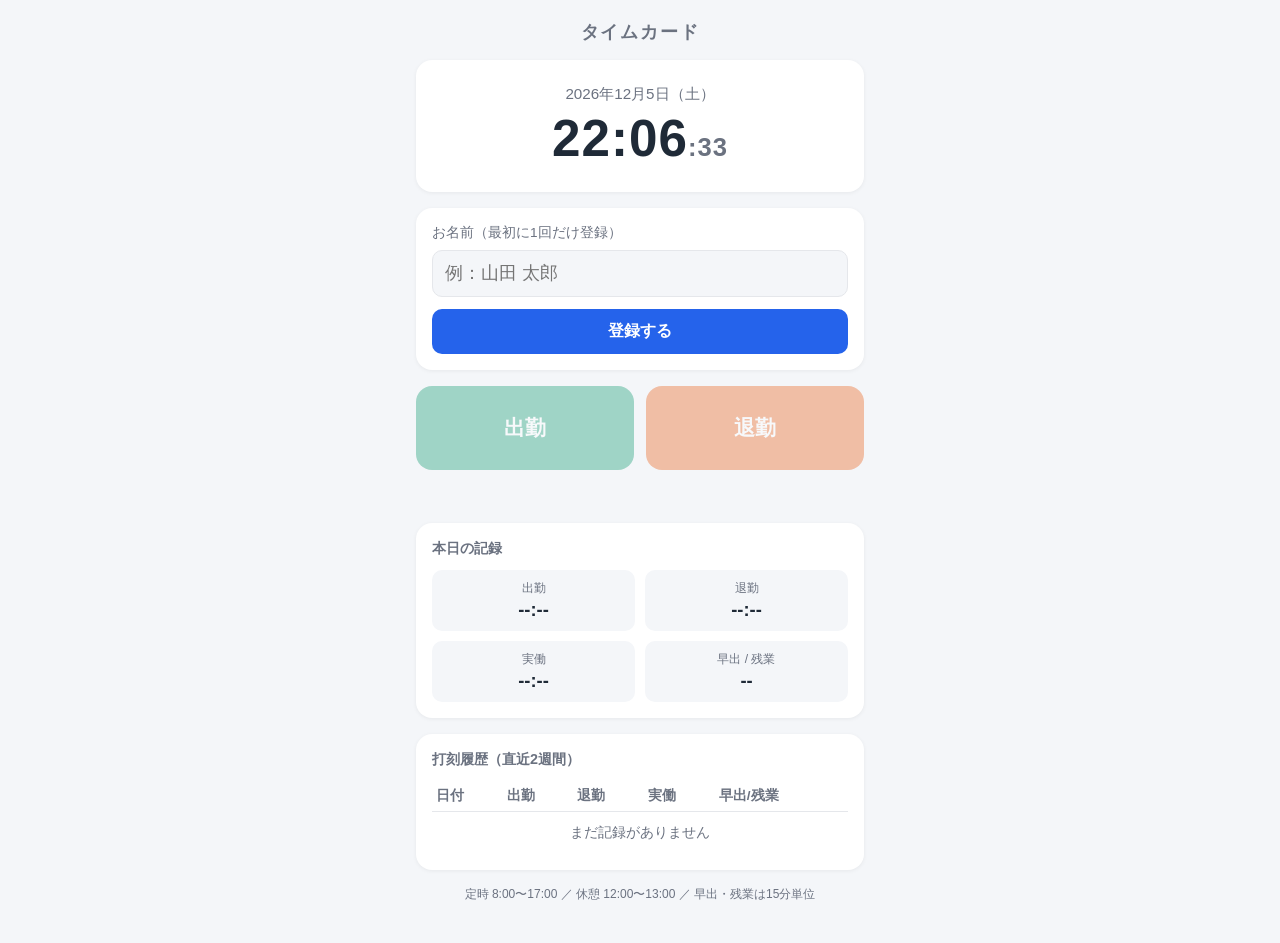
==== index.html @ b97809ca "feat: タイムカードアプリ初版（打刻・勤怠計算・履歴表示） - 出勤/退勤ワンタップ打刻（localStorage保存・二重打刻防止） - 勤怠計算: 定時8:00-17:00、休憩12:00-1" ====
<!DOCTYPE html>
<html lang="ja">
<head>
  <meta charset="UTF-8">
  <meta name="viewport" content="width=device-width, initial-scale=1.0, maximum-scale=1.0">
  <title>タイムカード | timu-card</title>
  <link rel="stylesheet" href="css/style.css">
</head>
<body>
  <div class="app">
    <header class="header">
      <h1>タイムカード</h1>
    </header>

    <!-- 時計 -->
    <section class="clock-card">
      <div class="date" id="date"></div>
      <div class="clock" id="clock"></div>
    </section>

    <!-- 名前 -->
    <section class="name-card">
      <div id="name-edit">
        <label for="name-input">お名前（最初に1回だけ登録）</label>
        <input type="text" id="name-input" placeholder="例：山田 太郎" autocomplete="name">
        <button class="btn-save-name" id="save-name">登録する</button>
      </div>
      <div id="name-view" class="name-display hidden">
        <span class="name" id="name-text"></span>
        <button id="change-name">変更</button>
      </div>
    </section>

    <!-- 打刻ボタン -->
    <div class="punch-row">
      <button class="punch-btn in" id="punch-in">出勤</button>
      <button class="punch-btn out" id="punch-out">退勤</button>
    </div>

    <div class="message" id="message"></div>

    <!-- 本日の状況 -->
    <section class="status-card">
      <h2>本日の記録</h2>
      <div class="status-grid">
        <div class="status-item">
          <div class="label">出勤</div>
          <div class="value" id="status-in">--:--</div>
        </div>
        <div class="status-item">
          <div class="label">退勤</div>
          <div class="value" id="status-out">--:--</div>
        </div>
        <div class="status-item">
          <div class="label">実働</div>
          <div class="value" id="status-work">--:--</div>
        </div>
        <div class="status-item">
          <div class="label">早出 / 残業</div>
          <div class="value" id="status-extra">--</div>
        </div>
      </div>
    </section>

    <!-- 履歴 -->
    <section class="history-card">
      <h2>打刻履歴（直近2週間）</h2>
      <table class="history-table">
        <thead>
          <tr><th>日付</th><th>出勤</th><th>退勤</th><th>実働</th><th>早出/残業</th></tr>
        </thead>
        <tbody id="history-body"></tbody>
      </table>
      <div class="history-empty" id="history-empty">まだ記録がありません</div>
    </section>

    <p class="footer-note">定時 8:00〜17:00 ／ 休憩 12:00〜13:00 ／ 早出・残業は15分単位</p>
  </div>

  <script src="js/timecard.js"></script>
  <script src="js/app.js"></script>
</body>
</html>
---- css/style.css ----
:root {
  --bg: #f4f6f9;
  --card: #ffffff;
  --text: #1f2a37;
  --sub: #6b7280;
  --primary: #2563eb;
  --in: #059669;
  --out: #ea580c;
  --border: #e5e7eb;
  --radius: 16px;
}

* {
  margin: 0;
  padding: 0;
  box-sizing: border-box;
}

html {
  -webkit-text-size-adjust: 100%;
}

body {
  font-family: "Hiragino Kaku Gothic ProN", "Hiragino Sans", "Noto Sans JP", sans-serif;
  background: var(--bg);
  color: var(--text);
  min-height: 100vh;
  display: flex;
  justify-content: center;
}

.app {
  width: 100%;
  max-width: 480px;
  padding: 20px 16px 40px;
}

/* ヘッダー */
.header {
  text-align: center;
  margin-bottom: 16px;
}

.header h1 {
  font-size: 1.1rem;
  font-weight: 600;
  color: var(--sub);
  letter-spacing: 0.1em;
}

/* 時計カード */
.clock-card {
  background: var(--card);
  border-radius: var(--radius);
  padding: 24px 16px;
  text-align: center;
  box-shadow: 0 1px 4px rgba(0, 0, 0, 0.06);
  margin-bottom: 16px;
}

.date {
  font-size: 0.95rem;
  color: var(--sub);
  margin-bottom: 4px;
}

.clock {
  font-size: 3.2rem;
  font-weight: 700;
  font-variant-numeric: tabular-nums;
  letter-spacing: 0.02em;
}

.clock .sec {
  font-size: 1.6rem;
  color: var(--sub);
}

/* 名前 */
.name-card {
  background: var(--card);
  border-radius: var(--radius);
  padding: 16px;
  box-shadow: 0 1px 4px rgba(0, 0, 0, 0.06);
  margin-bottom: 16px;
}

.name-card label {
  display: block;
  font-size: 0.85rem;
  color: var(--sub);
  margin-bottom: 8px;
}

.name-card input {
  width: 100%;
  font-size: 1.1rem;
  padding: 12px;
  border: 1px solid var(--border);
  border-radius: 10px;
  background: var(--bg);
}

.name-display {
  display: flex;
  justify-content: space-between;
  align-items: center;
}

.name-display .name {
  font-size: 1.2rem;
  font-weight: 600;
}

.name-display button {
  font-size: 0.8rem;
  color: var(--sub);
  background: none;
  border: 1px solid var(--border);
  border-radius: 8px;
  padding: 6px 12px;
}

.btn-save-name {
  width: 100%;
  margin-top: 12px;
  font-size: 1rem;
  font-weight: 600;
  color: #fff;
  background: var(--primary);
  border: none;
  border-radius: 10px;
  padding: 12px;
}

/* 打刻ボタン */
.punch-row {
  display: flex;
  gap: 12px;
  margin-bottom: 16px;
}

.punch-btn {
  flex: 1;
  font-size: 1.3rem;
  font-weight: 700;
  color: #fff;
  border: none;
  border-radius: var(--radius);
  padding: 28px 0;
  box-shadow: 0 2px 6px rgba(0, 0, 0, 0.12);
  transition: transform 0.08s, opacity 0.2s;
}

.punch-btn:active {
  transform: scale(0.97);
}

.punch-btn.in { background: var(--in); }
.punch-btn.out { background: var(--out); }

.punch-btn:disabled {
  opacity: 0.35;
  box-shadow: none;
}

/* メッセージ */
.message {
  text-align: center;
  font-size: 0.95rem;
  font-weight: 600;
  color: var(--primary);
  min-height: 1.4em;
  margin-bottom: 16px;
}

/* 本日の状況 */
.status-card,
.history-card {
  background: var(--card);
  border-radius: var(--radius);
  padding: 16px;
  box-shadow: 0 1px 4px rgba(0, 0, 0, 0.06);
  margin-bottom: 16px;
}

.status-card h2,
.history-card h2 {
  font-size: 0.9rem;
  color: var(--sub);
  margin-bottom: 12px;
}

.status-grid {
  display: grid;
  grid-template-columns: 1fr 1fr;
  gap: 10px;
}

.status-item {
  background: var(--bg);
  border-radius: 10px;
  padding: 10px;
  text-align: center;
}

.status-item .label {
  font-size: 0.75rem;
  color: var(--sub);
  margin-bottom: 2px;
}

.status-item .value {
  font-size: 1.15rem;
  font-weight: 700;
  font-variant-numeric: tabular-nums;
}

/* 履歴 */
.history-table {
  width: 100%;
  border-collapse: collapse;
  font-size: 0.85rem;
}

.history-table th {
  font-weight: 600;
  color: var(--sub);
  text-align: left;
  padding: 6px 4px;
  border-bottom: 1px solid var(--border);
}

.history-table td {
  padding: 8px 4px;
  border-bottom: 1px solid var(--border);
  font-variant-numeric: tabular-nums;
}

.history-empty {
  font-size: 0.85rem;
  color: var(--sub);
  text-align: center;
  padding: 12px 0;
}

.footer-note {
  text-align: center;
  font-size: 0.75rem;
  color: var(--sub);
}

.hidden {
  display: none !important;
}
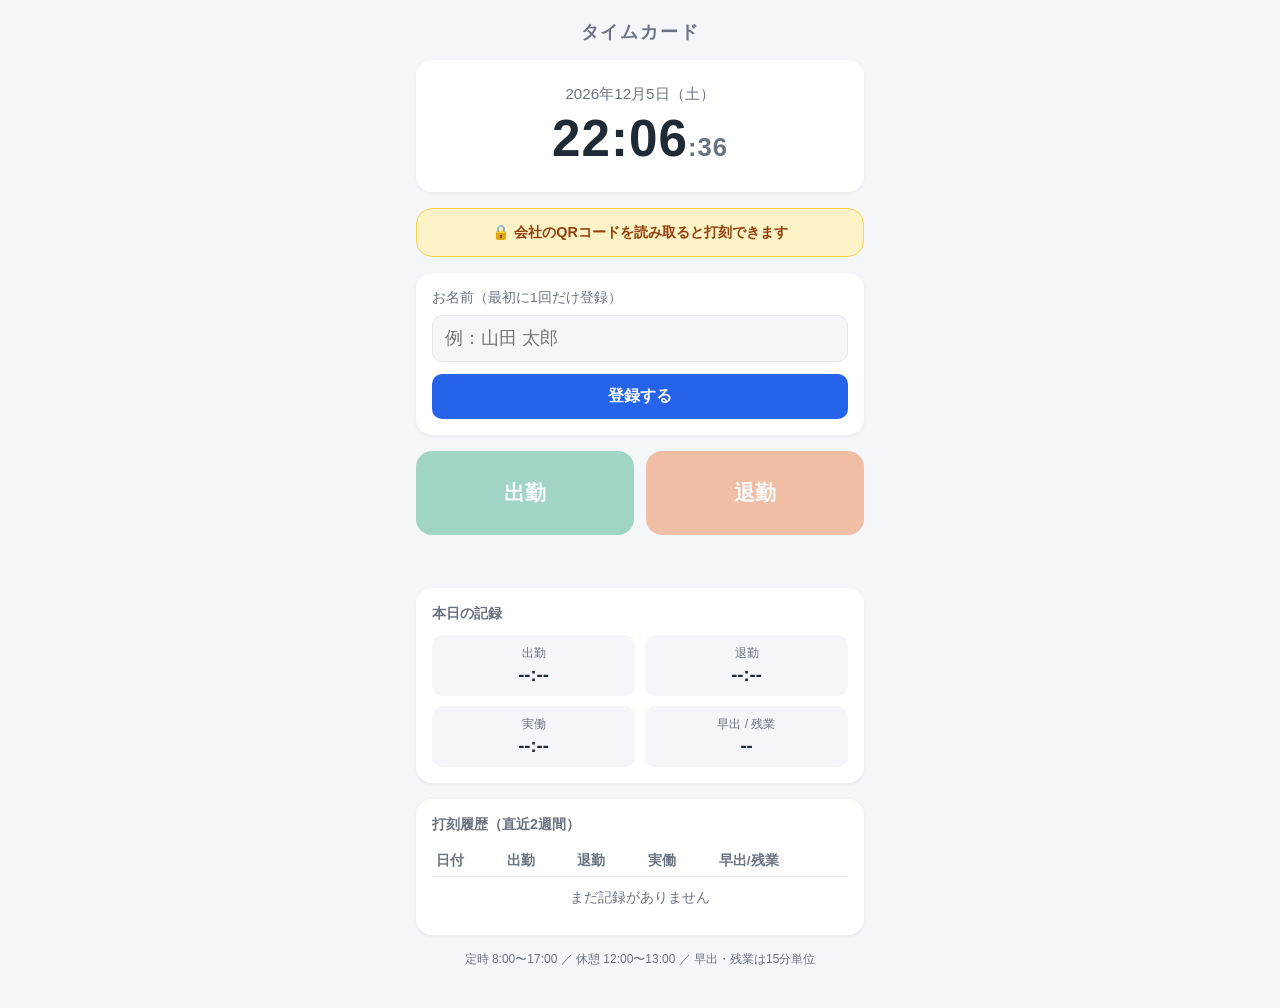
==== commit 0aa8abb8: "feat: ワンタイムQRゲート追加（会社掲示QRの読み取りなしでは打刻不可） - display.html: 60秒ごとに切り替わるQR表示画面（会社設置端末用・オフライン動作・画面スリープ防止） " ====
--- a/index.html
+++ b/index.html
@@ -16,6 +16,11 @@
     <section class="clock-card">
       <div class="date" id="date"></div>
       <div class="clock" id="clock"></div>
+    </section>
+
+    <!-- QRゲート状態 -->
+    <section class="qr-notice" id="qr-notice">
+      <span id="qr-remain">🔒 会社のQRコードを読み取ると打刻できます</span>
     </section>
 
     <!-- 名前 -->
@@ -77,6 +82,8 @@
     <p class="footer-note">定時 8:00〜17:00 ／ 休憩 12:00〜13:00 ／ 早出・残業は15分単位</p>
   </div>
 
+  <script src="js/config.js"></script>
+  <script src="js/token.js"></script>
   <script src="js/timecard.js"></script>
   <script src="js/app.js"></script>
 </body>
--- a/css/style.css
+++ b/css/style.css
@@ -76,6 +76,26 @@
   color: var(--sub);
 }
 
+/* QRゲート状態 */
+.qr-notice {
+  background: #fef3c7;
+  border: 1px solid #fcd34d;
+  color: #92400e;
+  border-radius: var(--radius);
+  padding: 14px 16px;
+  text-align: center;
+  font-size: 0.9rem;
+  font-weight: 600;
+  margin-bottom: 16px;
+}
+
+.qr-notice.verified {
+  background: #d1fae5;
+  border-color: #6ee7b7;
+  color: #065f46;
+  font-variant-numeric: tabular-nums;
+}
+
 /* 名前 */
 .name-card {
   background: var(--card);
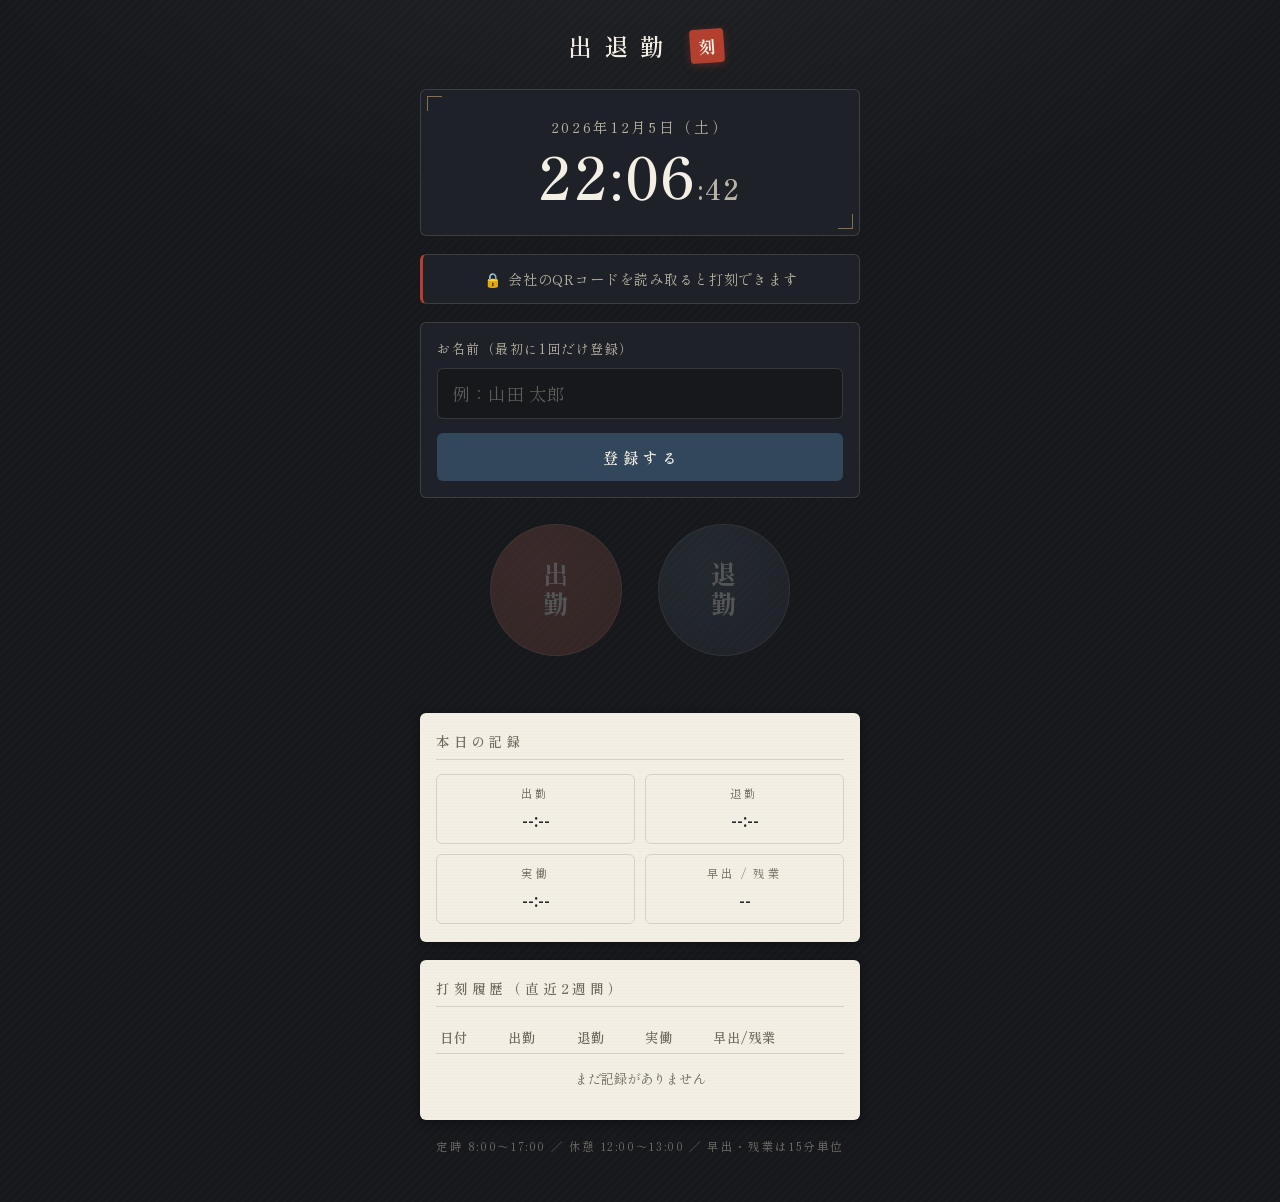
==== commit 5fe226af: "style: 打刻画面を和モダンデザインに刷新 - 墨色背景×生成りの紙カード×朱/藍の判子風打刻ボタン（縦書き・円形） - フォントを明朝体（Shippori Mincho）に変更 - ヘッダーを表" ====
--- a/index.html
+++ b/index.html
@@ -3,13 +3,17 @@
 <head>
   <meta charset="UTF-8">
   <meta name="viewport" content="width=device-width, initial-scale=1.0, maximum-scale=1.0">
-  <title>タイムカード | timu-card</title>
+  <title>出退勤 | timu-card</title>
+  <link rel="preconnect" href="https://fonts.googleapis.com">
+  <link rel="preconnect" href="https://fonts.gstatic.com" crossorigin>
+  <link href="https://fonts.googleapis.com/css2?family=Shippori+Mincho:wght@500;600;700&display=swap" rel="stylesheet">
   <link rel="stylesheet" href="css/style.css">
 </head>
 <body>
   <div class="app">
     <header class="header">
-      <h1>タイムカード</h1>
+      <h1>出退勤</h1>
+      <span class="seal">刻</span>
     </header>
 
     <!-- 時計 -->
--- a/css/style.css
+++ b/css/style.css
@@ -1,13 +1,24 @@
+/* ============================================
+   timu-card 和モダンテーマ
+   墨色の背景 × 生成りの紙 × 朱色の判子
+   ============================================ */
+
 :root {
-  --bg: #f4f6f9;
-  --card: #ffffff;
-  --text: #1f2a37;
-  --sub: #6b7280;
-  --primary: #2563eb;
-  --in: #059669;
-  --out: #ea580c;
-  --border: #e5e7eb;
-  --radius: 16px;
+  /* 和の色 */
+  --sumi: #16181c;        /* 墨 — 背景 */
+  --sumi-2: #1e2127;      /* 墨（淡） — カード */
+  --kinari: #f3efe4;      /* 生成り — 紙 */
+  --kinari-dim: #b9b4a5;  /* 生成り（淡） — 補助文字 */
+  --ink: #26282e;         /* 紙の上の文字 */
+  --ink-sub: #6e6a5e;     /* 紙の上の補助文字 */
+  --shu: #b3402f;         /* 朱 — 出勤・印 */
+  --shu-bright: #c84b38;
+  --ai: #32465c;          /* 藍鉄 — 退勤 */
+  --rokusho: #3d6a58;     /* 緑青 — 認証済み */
+  --gold: #b69256;
+  --line-dark: rgba(243, 239, 228, 0.14);
+  --line-paper: rgba(38, 40, 46, 0.14);
+  --radius: 6px;
 }
 
 * {
@@ -21,9 +32,12 @@
 }
 
 body {
-  font-family: "Hiragino Kaku Gothic ProN", "Hiragino Sans", "Noto Sans JP", sans-serif;
-  background: var(--bg);
-  color: var(--text);
+  font-family: "Shippori Mincho", "Hiragino Mincho ProN", "Yu Mincho", serif;
+  background:
+    radial-gradient(1200px 600px at 50% -10%, rgba(243, 239, 228, 0.05), transparent 60%),
+    repeating-linear-gradient(135deg, rgba(243, 239, 228, 0.012) 0 2px, transparent 2px 6px),
+    var(--sumi);
+  color: var(--kinari);
   min-height: 100vh;
   display: flex;
   justify-content: center;
@@ -32,183 +46,278 @@
 .app {
   width: 100%;
   max-width: 480px;
-  padding: 20px 16px 40px;
-}
-
-/* ヘッダー */
+  padding: 28px 20px 48px;
+}
+
+/* ============ ヘッダー（表札風） ============ */
 .header {
-  text-align: center;
-  margin-bottom: 16px;
+  display: flex;
+  align-items: center;
+  justify-content: center;
+  gap: 14px;
+  margin-bottom: 26px;
 }
 
 .header h1 {
-  font-size: 1.1rem;
-  font-weight: 600;
-  color: var(--sub);
-  letter-spacing: 0.1em;
-}
-
-/* 時計カード */
+  font-size: 1.5rem;
+  font-weight: 600;
+  letter-spacing: 0.5em;
+  text-indent: 0.5em;
+  color: var(--kinari);
+}
+
+.header .seal {
+  width: 34px;
+  height: 34px;
+  background: var(--shu);
+  color: var(--kinari);
+  font-size: 1.05rem;
+  font-weight: 700;
+  display: flex;
+  align-items: center;
+  justify-content: center;
+  border-radius: 4px;
+  transform: rotate(-4deg);
+  box-shadow: 0 2px 8px rgba(179, 64, 47, 0.35);
+}
+
+.header .subtitle {
+  display: none;
+}
+
+/* ============ 時計（行灯風） ============ */
 .clock-card {
-  background: var(--card);
-  border-radius: var(--radius);
-  padding: 24px 16px;
-  text-align: center;
-  box-shadow: 0 1px 4px rgba(0, 0, 0, 0.06);
-  margin-bottom: 16px;
+  background: var(--sumi-2);
+  border: 1px solid var(--line-dark);
+  border-radius: var(--radius);
+  padding: 26px 16px 30px;
+  text-align: center;
+  margin-bottom: 18px;
+  position: relative;
+}
+
+/* 四隅の飾り（額縁の角金具イメージ） */
+.clock-card::before,
+.clock-card::after {
+  content: "";
+  position: absolute;
+  width: 14px;
+  height: 14px;
+  border-color: var(--gold);
+  border-style: solid;
+  opacity: 0.7;
+}
+
+.clock-card::before {
+  top: 6px;
+  left: 6px;
+  border-width: 1px 0 0 1px;
+}
+
+.clock-card::after {
+  bottom: 6px;
+  right: 6px;
+  border-width: 0 1px 1px 0;
 }
 
 .date {
-  font-size: 0.95rem;
-  color: var(--sub);
-  margin-bottom: 4px;
+  font-size: 0.92rem;
+  letter-spacing: 0.18em;
+  color: var(--kinari-dim);
+  margin-bottom: 10px;
 }
 
 .clock {
-  font-size: 3.2rem;
-  font-weight: 700;
+  font-size: 3.6rem;
+  font-weight: 600;
   font-variant-numeric: tabular-nums;
-  letter-spacing: 0.02em;
+  letter-spacing: 0.04em;
+  color: var(--kinari);
+  line-height: 1;
 }
 
 .clock .sec {
-  font-size: 1.6rem;
-  color: var(--sub);
-}
-
-/* QRゲート状態 */
+  font-size: 1.7rem;
+  color: var(--kinari-dim);
+}
+
+/* ============ QRゲート札 ============ */
 .qr-notice {
-  background: #fef3c7;
-  border: 1px solid #fcd34d;
-  color: #92400e;
+  background: var(--sumi-2);
+  border: 1px solid var(--line-dark);
+  border-left: 3px solid var(--shu);
   border-radius: var(--radius);
   padding: 14px 16px;
   text-align: center;
-  font-size: 0.9rem;
-  font-weight: 600;
-  margin-bottom: 16px;
+  font-size: 0.88rem;
+  letter-spacing: 0.06em;
+  color: var(--kinari-dim);
+  margin-bottom: 18px;
 }
 
 .qr-notice.verified {
-  background: #d1fae5;
-  border-color: #6ee7b7;
-  color: #065f46;
+  border-left-color: var(--rokusho);
+  color: #9fc4b4;
   font-variant-numeric: tabular-nums;
 }
 
-/* 名前 */
+/* ============ 名前（木札風） ============ */
 .name-card {
-  background: var(--card);
+  background: var(--sumi-2);
+  border: 1px solid var(--line-dark);
   border-radius: var(--radius);
   padding: 16px;
-  box-shadow: 0 1px 4px rgba(0, 0, 0, 0.06);
-  margin-bottom: 16px;
+  margin-bottom: 18px;
 }
 
 .name-card label {
   display: block;
-  font-size: 0.85rem;
-  color: var(--sub);
-  margin-bottom: 8px;
+  font-size: 0.82rem;
+  letter-spacing: 0.12em;
+  color: var(--kinari-dim);
+  margin-bottom: 10px;
 }
 
 .name-card input {
   width: 100%;
+  font-family: inherit;
   font-size: 1.1rem;
-  padding: 12px;
-  border: 1px solid var(--border);
-  border-radius: 10px;
-  background: var(--bg);
+  padding: 12px 14px;
+  border: 1px solid var(--line-dark);
+  border-radius: var(--radius);
+  background: var(--sumi);
+  color: var(--kinari);
+}
+
+.name-card input::placeholder {
+  color: rgba(185, 180, 165, 0.45);
 }
 
 .name-display {
   display: flex;
   justify-content: space-between;
-  align-items: center;
+  align-items: baseline;
 }
 
 .name-display .name {
-  font-size: 1.2rem;
-  font-weight: 600;
+  font-size: 1.25rem;
+  font-weight: 600;
+  letter-spacing: 0.2em;
 }
 
 .name-display button {
-  font-size: 0.8rem;
-  color: var(--sub);
+  font-family: inherit;
+  font-size: 0.78rem;
+  letter-spacing: 0.1em;
+  color: var(--kinari-dim);
   background: none;
-  border: 1px solid var(--border);
-  border-radius: 8px;
-  padding: 6px 12px;
+  border: 1px solid var(--line-dark);
+  border-radius: var(--radius);
+  padding: 6px 14px;
 }
 
 .btn-save-name {
   width: 100%;
-  margin-top: 12px;
-  font-size: 1rem;
-  font-weight: 600;
-  color: #fff;
-  background: var(--primary);
+  margin-top: 14px;
+  font-family: inherit;
+  font-size: 0.95rem;
+  font-weight: 600;
+  letter-spacing: 0.3em;
+  text-indent: 0.3em;
+  color: var(--kinari);
+  background: var(--ai);
   border: none;
-  border-radius: 10px;
-  padding: 12px;
-}
-
-/* 打刻ボタン */
+  border-radius: var(--radius);
+  padding: 13px;
+}
+
+/* ============ 打刻ボタン（朱印・藍印） ============ */
 .punch-row {
   display: flex;
-  gap: 12px;
-  margin-bottom: 16px;
+  justify-content: center;
+  gap: 36px;
+  margin: 26px 0 18px;
 }
 
 .punch-btn {
-  flex: 1;
-  font-size: 1.3rem;
+  width: 132px;
+  height: 132px;
+  border-radius: 50%;
+  font-family: inherit;
+  font-size: 1.6rem;
   font-weight: 700;
-  color: #fff;
-  border: none;
-  border-radius: var(--radius);
-  padding: 28px 0;
-  box-shadow: 0 2px 6px rgba(0, 0, 0, 0.12);
-  transition: transform 0.08s, opacity 0.2s;
+  letter-spacing: 0.1em;
+  color: var(--kinari);
+  writing-mode: vertical-rl;
+  text-orientation: upright;
+  display: flex;
+  align-items: center;
+  justify-content: center;
+  transition: transform 0.08s, opacity 0.25s, box-shadow 0.25s;
 }
 
 .punch-btn:active {
-  transform: scale(0.97);
-}
-
-.punch-btn.in { background: var(--in); }
-.punch-btn.out { background: var(--out); }
+  transform: scale(0.95);
+}
+
+/* 出勤 = 朱の印 */
+.punch-btn.in {
+  background: radial-gradient(circle at 35% 30%, var(--shu-bright), var(--shu) 70%);
+  border: 1px solid rgba(243, 239, 228, 0.25);
+  box-shadow:
+    0 0 0 4px var(--sumi),
+    0 0 0 5px rgba(179, 64, 47, 0.55),
+    0 6px 20px rgba(179, 64, 47, 0.3);
+}
+
+/* 退勤 = 藍の印 */
+.punch-btn.out {
+  background: radial-gradient(circle at 35% 30%, #3e5570, var(--ai) 70%);
+  border: 1px solid rgba(243, 239, 228, 0.25);
+  box-shadow:
+    0 0 0 4px var(--sumi),
+    0 0 0 5px rgba(50, 70, 92, 0.65),
+    0 6px 20px rgba(50, 70, 92, 0.35);
+}
 
 .punch-btn:disabled {
-  opacity: 0.35;
+  opacity: 0.28;
+  filter: grayscale(0.5);
   box-shadow: none;
 }
 
-/* メッセージ */
+/* ============ メッセージ ============ */
 .message {
   text-align: center;
-  font-size: 0.95rem;
-  font-weight: 600;
-  color: var(--primary);
-  min-height: 1.4em;
-  margin-bottom: 16px;
-}
-
-/* 本日の状況 */
+  font-size: 0.9rem;
+  letter-spacing: 0.08em;
+  color: var(--shu-bright);
+  min-height: 1.5em;
+  margin-bottom: 18px;
+}
+
+/* ============ 本日の記録・履歴（紙のカード） ============ */
 .status-card,
 .history-card {
-  background: var(--card);
-  border-radius: var(--radius);
-  padding: 16px;
-  box-shadow: 0 1px 4px rgba(0, 0, 0, 0.06);
-  margin-bottom: 16px;
+  background:
+    repeating-linear-gradient(0deg, rgba(38, 40, 46, 0.015) 0 1px, transparent 1px 3px),
+    var(--kinari);
+  color: var(--ink);
+  border-radius: var(--radius);
+  padding: 18px 16px;
+  margin-bottom: 18px;
+  box-shadow: 0 2px 10px rgba(0, 0, 0, 0.35);
 }
 
 .status-card h2,
 .history-card h2 {
-  font-size: 0.9rem;
-  color: var(--sub);
-  margin-bottom: 12px;
+  font-size: 0.85rem;
+  font-weight: 600;
+  letter-spacing: 0.28em;
+  color: var(--ink-sub);
+  margin-bottom: 14px;
+  padding-bottom: 8px;
+  border-bottom: 1px solid var(--line-paper);
 }
 
 .status-grid {
@@ -218,56 +327,62 @@
 }
 
 .status-item {
-  background: var(--bg);
-  border-radius: 10px;
-  padding: 10px;
+  border: 1px solid var(--line-paper);
+  border-radius: var(--radius);
+  padding: 10px 8px;
   text-align: center;
 }
 
 .status-item .label {
-  font-size: 0.75rem;
-  color: var(--sub);
-  margin-bottom: 2px;
+  font-size: 0.72rem;
+  letter-spacing: 0.2em;
+  color: var(--ink-sub);
+  margin-bottom: 4px;
 }
 
 .status-item .value {
-  font-size: 1.15rem;
+  font-size: 1.2rem;
   font-weight: 700;
   font-variant-numeric: tabular-nums;
+  color: var(--ink);
 }
 
 /* 履歴 */
 .history-table {
   width: 100%;
   border-collapse: collapse;
-  font-size: 0.85rem;
+  font-size: 0.84rem;
 }
 
 .history-table th {
   font-weight: 600;
-  color: var(--sub);
+  letter-spacing: 0.08em;
+  color: var(--ink-sub);
   text-align: left;
   padding: 6px 4px;
-  border-bottom: 1px solid var(--border);
+  border-bottom: 1px solid var(--line-paper);
 }
 
 .history-table td {
-  padding: 8px 4px;
-  border-bottom: 1px solid var(--border);
+  padding: 9px 4px;
+  border-bottom: 1px dashed var(--line-paper);
   font-variant-numeric: tabular-nums;
+  color: var(--ink);
 }
 
 .history-empty {
-  font-size: 0.85rem;
-  color: var(--sub);
-  text-align: center;
-  padding: 12px 0;
-}
-
+  font-size: 0.84rem;
+  color: var(--ink-sub);
+  text-align: center;
+  padding: 14px 0;
+}
+
+/* ============ フッター ============ */
 .footer-note {
   text-align: center;
-  font-size: 0.75rem;
-  color: var(--sub);
+  font-size: 0.72rem;
+  letter-spacing: 0.14em;
+  color: rgba(185, 180, 165, 0.55);
 }
 
 .hidden {
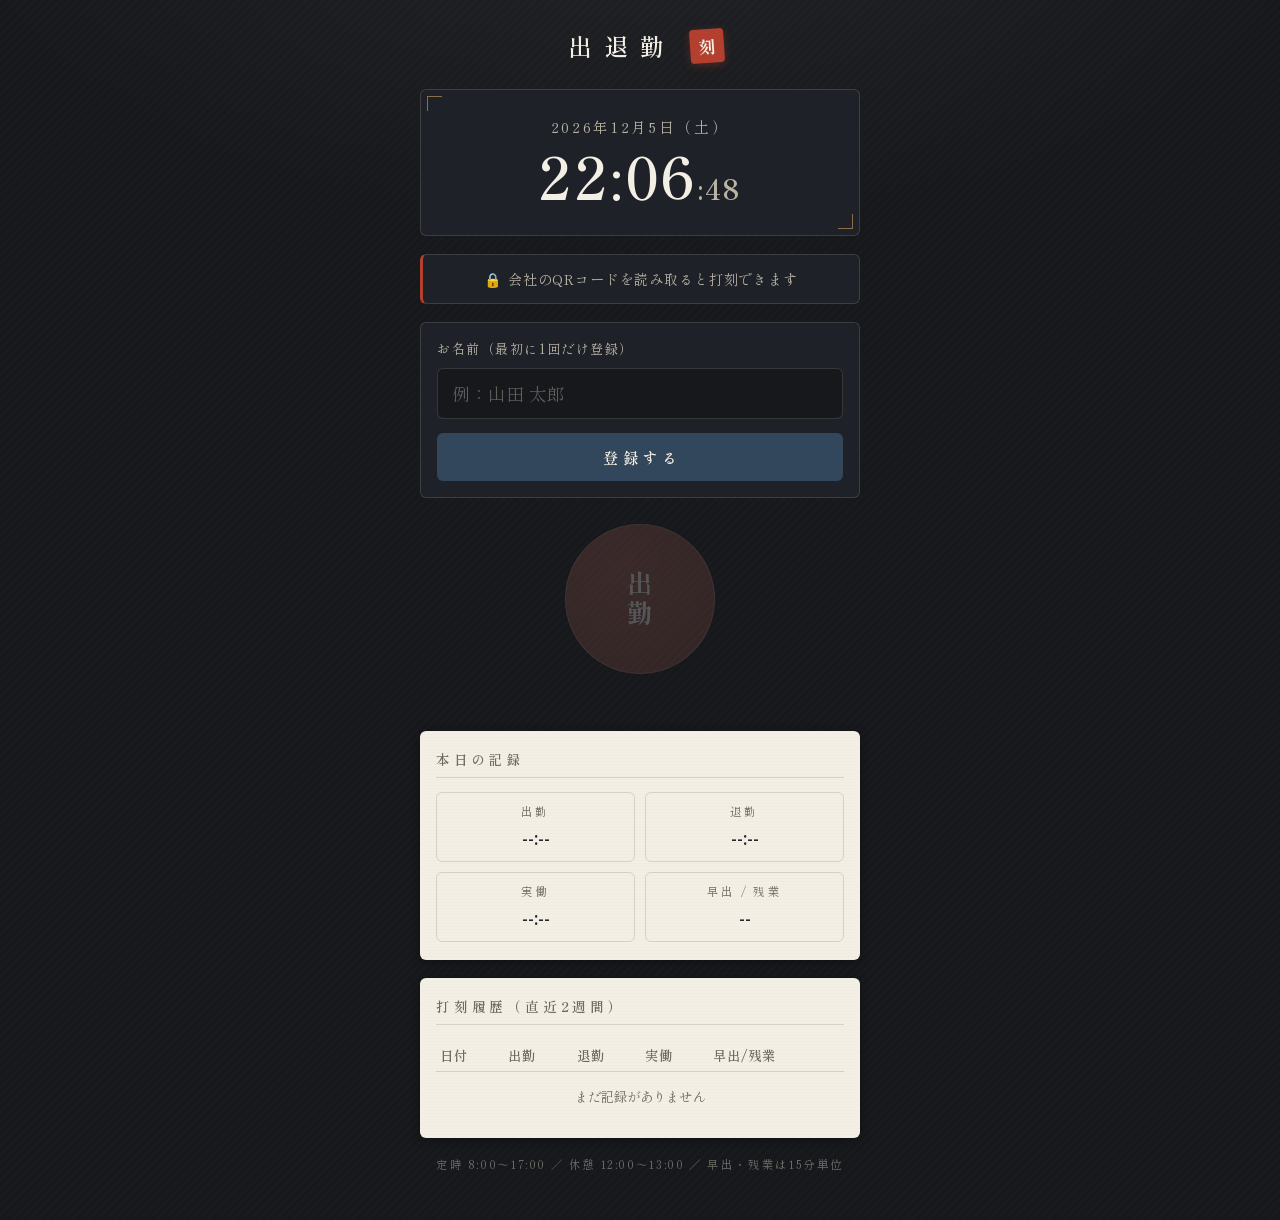
==== commit b08dec90: "feat: 打刻を1ボタン自動判定式に変更 - 未出勤→「出勤」（朱印）、出勤済み→「退勤」（藍印）、退勤済み→「退勤済」（灰・無効） - ボタンを150pxに拡大、退勤済は破線の控えめな印に  Co" ====
--- a/index.html
+++ b/index.html
@@ -40,10 +40,9 @@
       </div>
     </section>
 
-    <!-- 打刻ボタン -->
+    <!-- 打刻ボタン（状態に応じて出勤/退勤を自動判定） -->
     <div class="punch-row">
-      <button class="punch-btn in" id="punch-in">出勤</button>
-      <button class="punch-btn out" id="punch-out">退勤</button>
+      <button class="punch-btn in" id="punch-btn">出勤</button>
     </div>
 
     <div class="message" id="message"></div>
--- a/css/style.css
+++ b/css/style.css
@@ -240,8 +240,8 @@
 }
 
 .punch-btn {
-  width: 132px;
-  height: 132px;
+  width: 150px;
+  height: 150px;
   border-radius: 50%;
   font-family: inherit;
   font-size: 1.6rem;
@@ -280,10 +280,24 @@
     0 6px 20px rgba(50, 70, 92, 0.35);
 }
 
+/* 退勤済 = 役目を終えた印 */
+.punch-btn.done {
+  background: var(--sumi-2);
+  border: 1px dashed var(--line-dark);
+  color: var(--kinari-dim);
+  font-size: 1.15rem;
+  box-shadow: none;
+}
+
 .punch-btn:disabled {
   opacity: 0.28;
   filter: grayscale(0.5);
   box-shadow: none;
+}
+
+.punch-btn.done:disabled {
+  opacity: 0.8;
+  filter: none;
 }
 
 /* ============ メッセージ ============ */
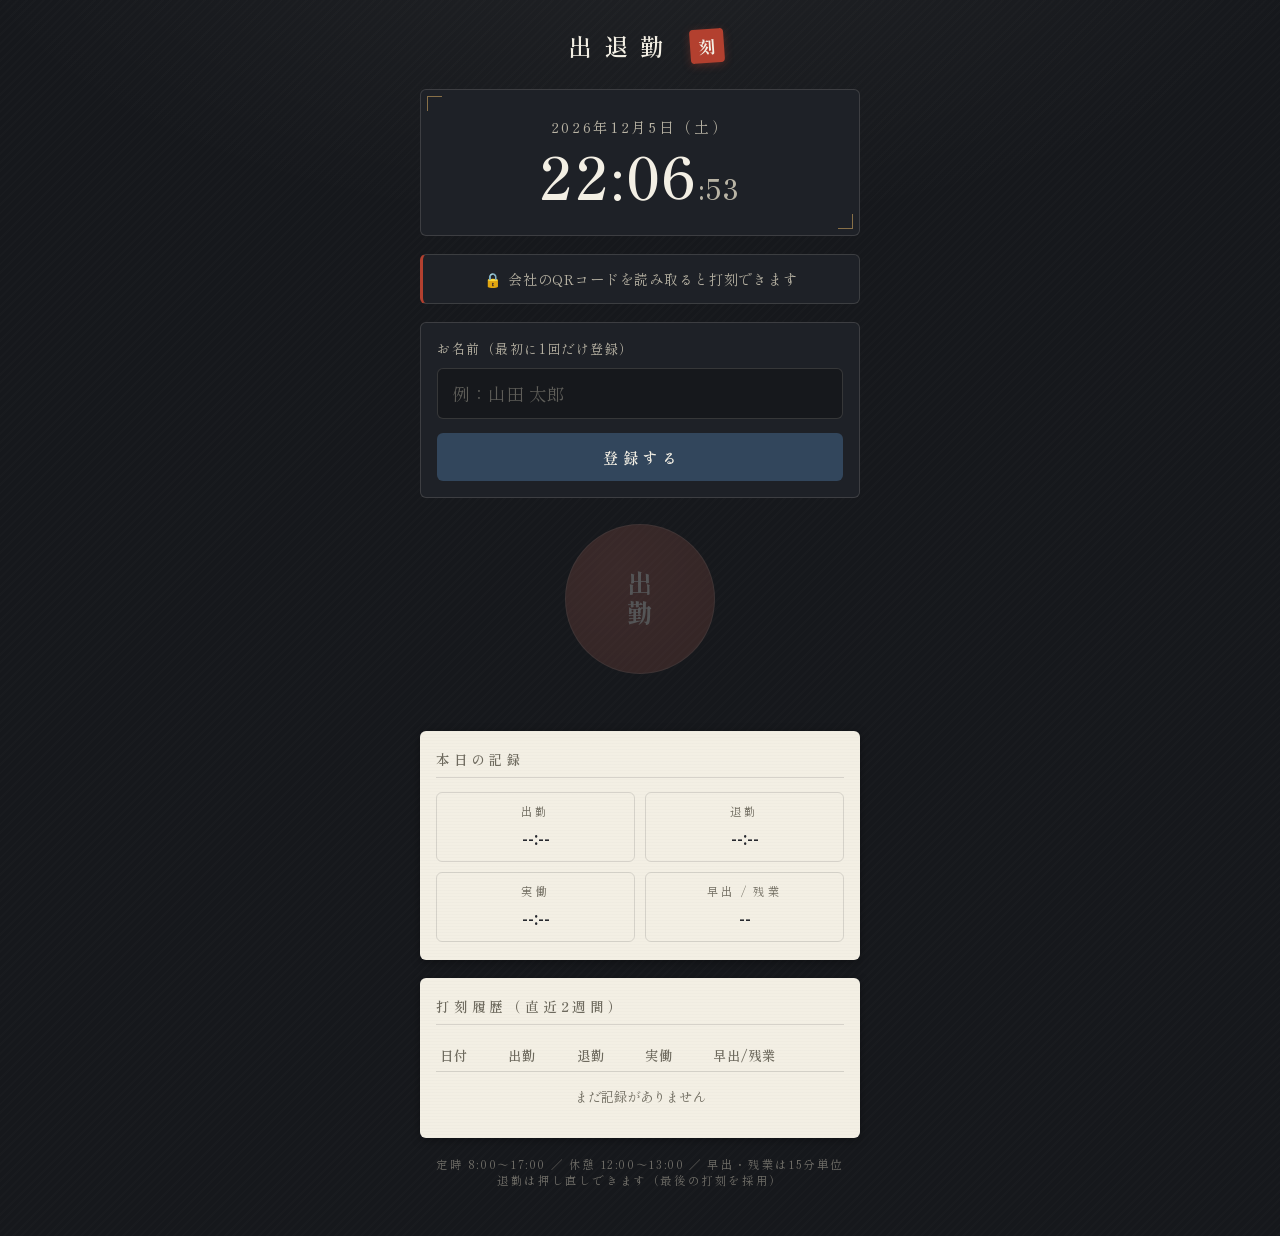
==== commit 6df0070d: "feat: 退勤の押し直しを可能に（出勤=最早優先・退勤=最遅優先） - 退勤後もボタンを有効のまま維持し、押し直すと最新時刻で上書き - シート側は従来から同ルール（出勤=早い方維持/退勤=遅い方採" ====
--- a/index.html
+++ b/index.html
@@ -82,7 +82,7 @@
       <div class="history-empty" id="history-empty">まだ記録がありません</div>
     </section>
 
-    <p class="footer-note">定時 8:00〜17:00 ／ 休憩 12:00〜13:00 ／ 早出・残業は15分単位</p>
+    <p class="footer-note">定時 8:00〜17:00 ／ 休憩 12:00〜13:00 ／ 早出・残業は15分単位<br>退勤は押し直しできます（最後の打刻を採用）</p>
   </div>
 
   <script src="js/config.js"></script>
--- a/css/style.css
+++ b/css/style.css
@@ -280,24 +280,10 @@
     0 6px 20px rgba(50, 70, 92, 0.35);
 }
 
-/* 退勤済 = 役目を終えた印 */
-.punch-btn.done {
-  background: var(--sumi-2);
-  border: 1px dashed var(--line-dark);
-  color: var(--kinari-dim);
-  font-size: 1.15rem;
-  box-shadow: none;
-}
-
 .punch-btn:disabled {
   opacity: 0.28;
   filter: grayscale(0.5);
   box-shadow: none;
-}
-
-.punch-btn.done:disabled {
-  opacity: 0.8;
-  filter: none;
 }
 
 /* ============ メッセージ ============ */
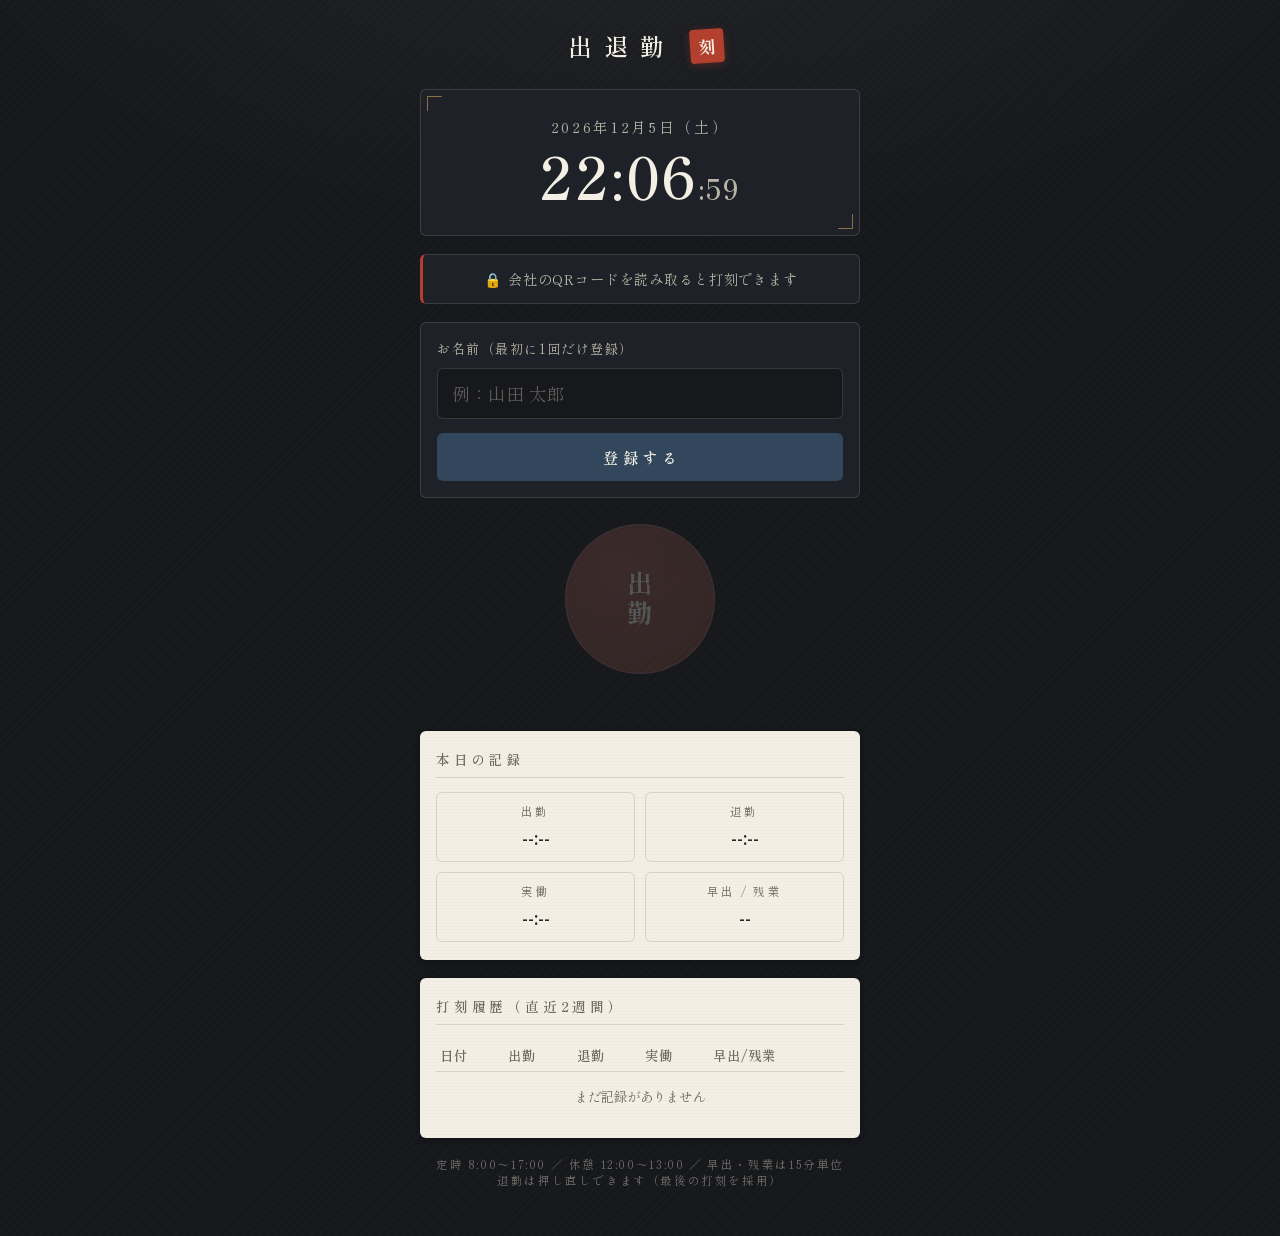
==== commit 47e63c10: "feat: 早出ボタンを実装（早出と単なる早着を区別） - 8時前の出勤打刻時のみ「早出」「出勤」の2ボタン表示（8時以降は従来通り） - 早出: 打刻時刻から勤務・早出時間を計上。シートに「HH:m" ====
--- a/index.html
+++ b/index.html
@@ -40,10 +40,12 @@
       </div>
     </section>
 
-    <!-- 打刻ボタン（状態に応じて出勤/退勤を自動判定） -->
-    <div class="punch-row">
+    <!-- 打刻ボタン（状態に応じて出勤/退勤を自動判定。8時前は早出ボタンも表示） -->
+    <div class="punch-row" id="punch-row">
+      <button class="punch-btn early hidden" id="punch-early">早出</button>
       <button class="punch-btn in" id="punch-btn">出勤</button>
     </div>
+    <p class="early-hint hidden" id="early-hint">8時前の打刻：早出手当の対象は「早出」／そうでなければ「出勤」（勤務は8:00から計算）</p>
 
     <div class="message" id="message"></div>
 
--- a/css/style.css
+++ b/css/style.css
@@ -280,6 +280,32 @@
     0 6px 20px rgba(50, 70, 92, 0.35);
 }
 
+/* 早出 = 金茶の印（8時前のみ表示） */
+.punch-btn.early {
+  background: radial-gradient(circle at 35% 30%, #c7a36a, var(--gold) 70%);
+  border: 1px solid rgba(243, 239, 228, 0.25);
+  box-shadow:
+    0 0 0 4px var(--sumi),
+    0 0 0 5px rgba(182, 146, 86, 0.6),
+    0 6px 20px rgba(182, 146, 86, 0.3);
+}
+
+/* 早出と出勤の2つ並ぶときは少し小さく */
+.punch-row.dual .punch-btn {
+  width: 124px;
+  height: 124px;
+  font-size: 1.45rem;
+}
+
+.early-hint {
+  text-align: center;
+  font-size: 0.78rem;
+  letter-spacing: 0.05em;
+  line-height: 1.7;
+  color: var(--kinari-dim);
+  margin: -6px 0 16px;
+}
+
 .punch-btn:disabled {
   opacity: 0.28;
   filter: grayscale(0.5);
